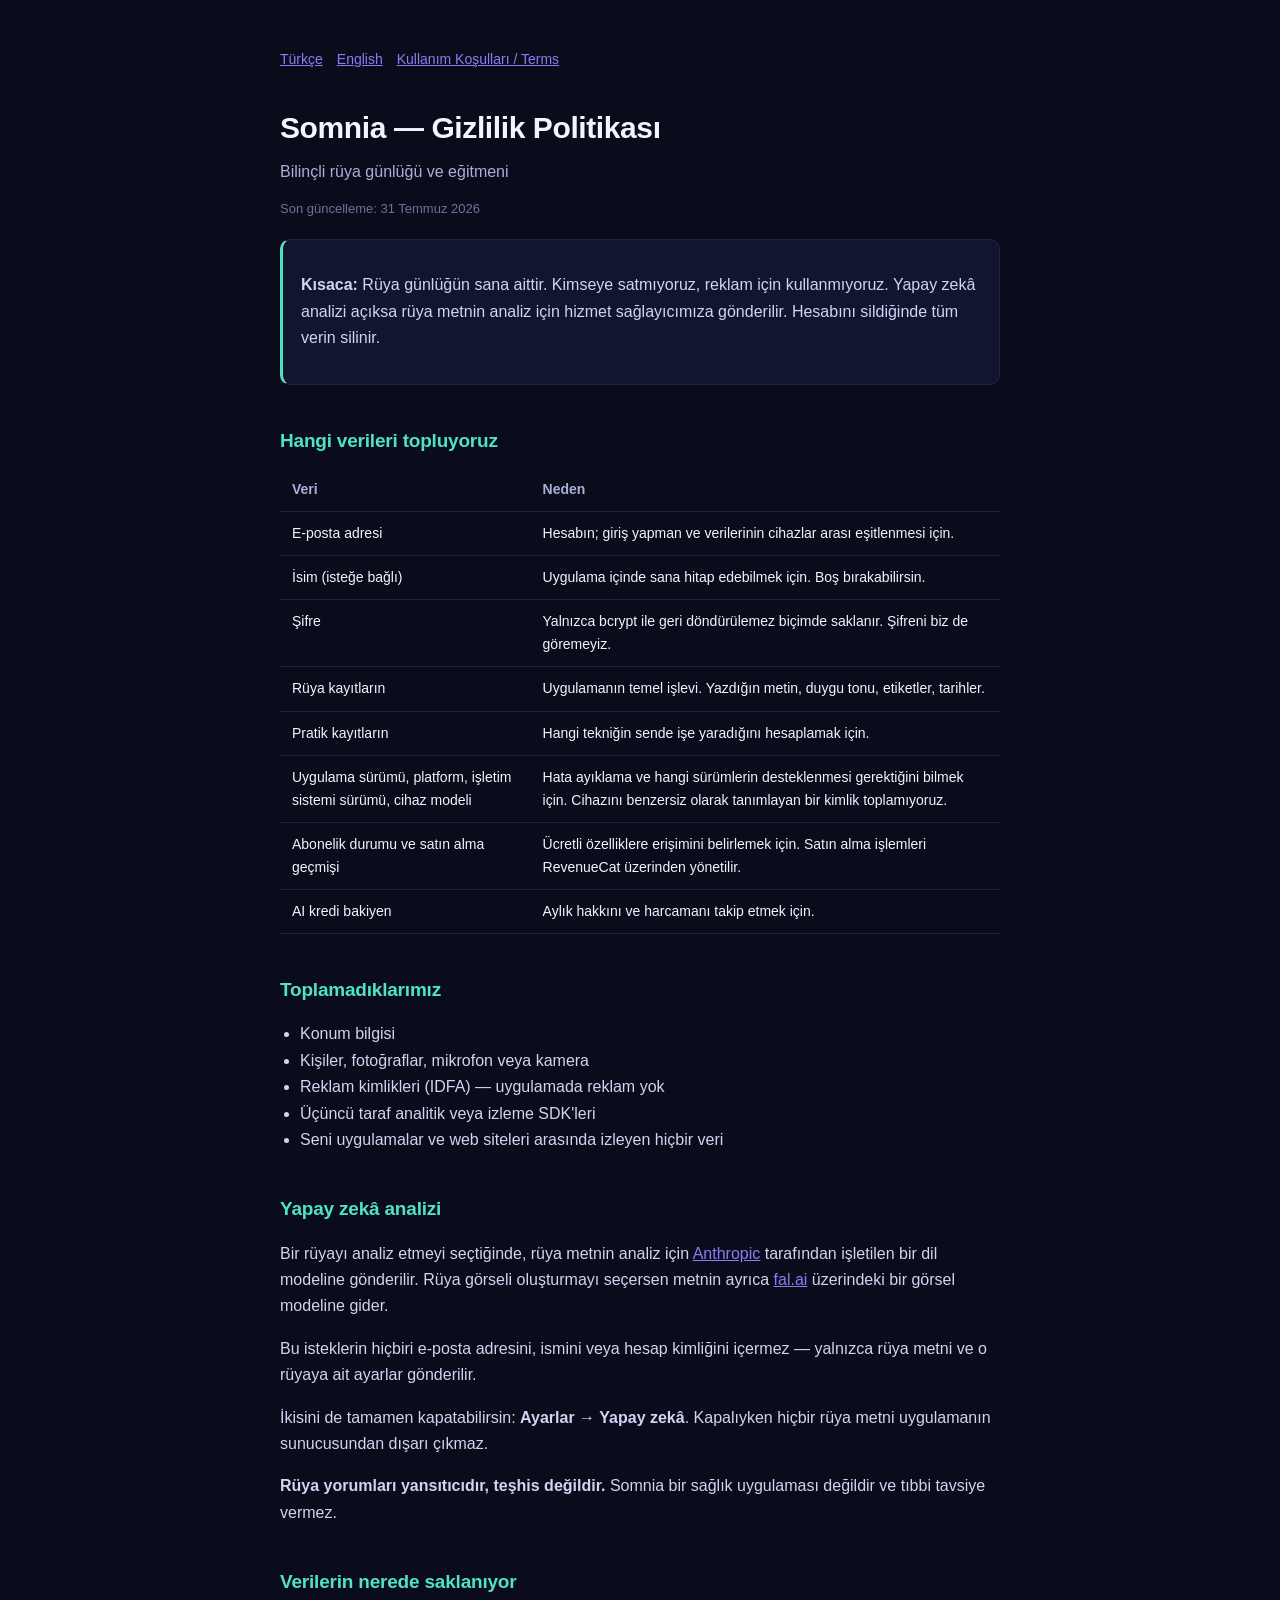
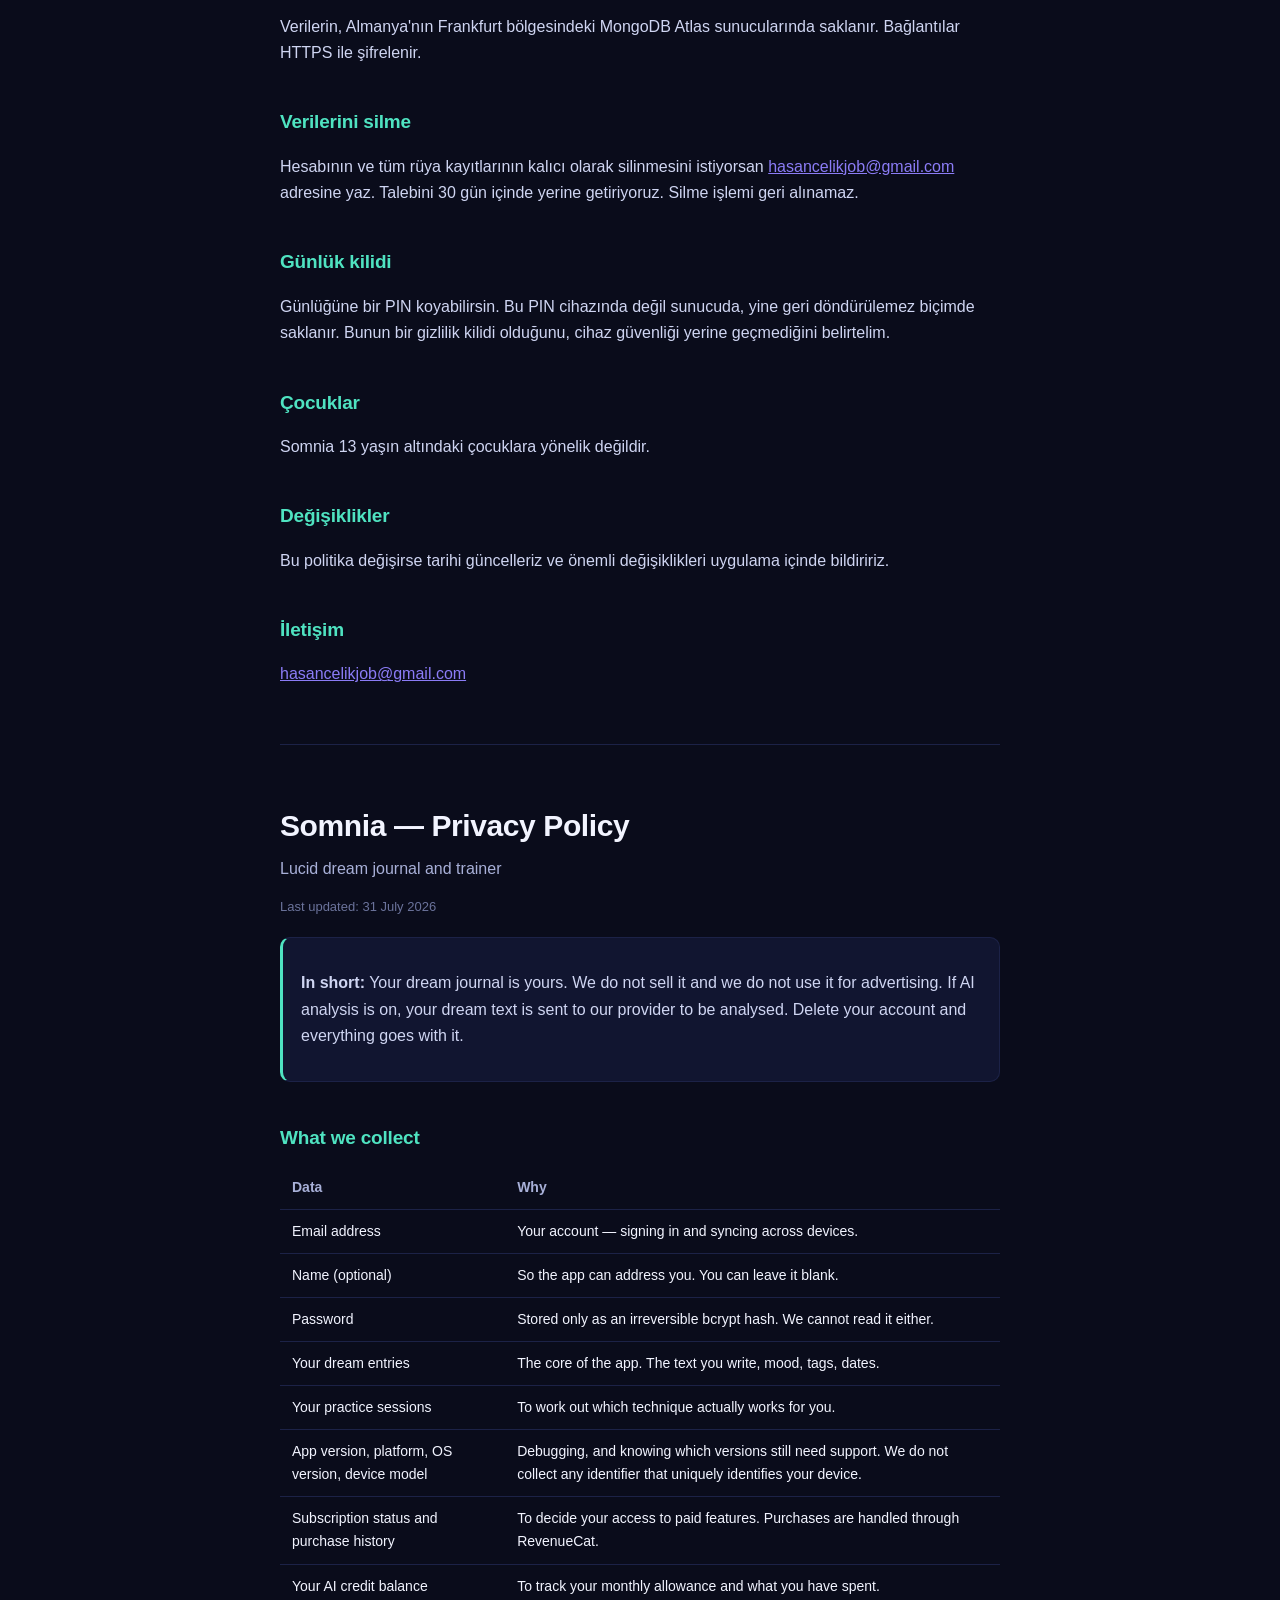
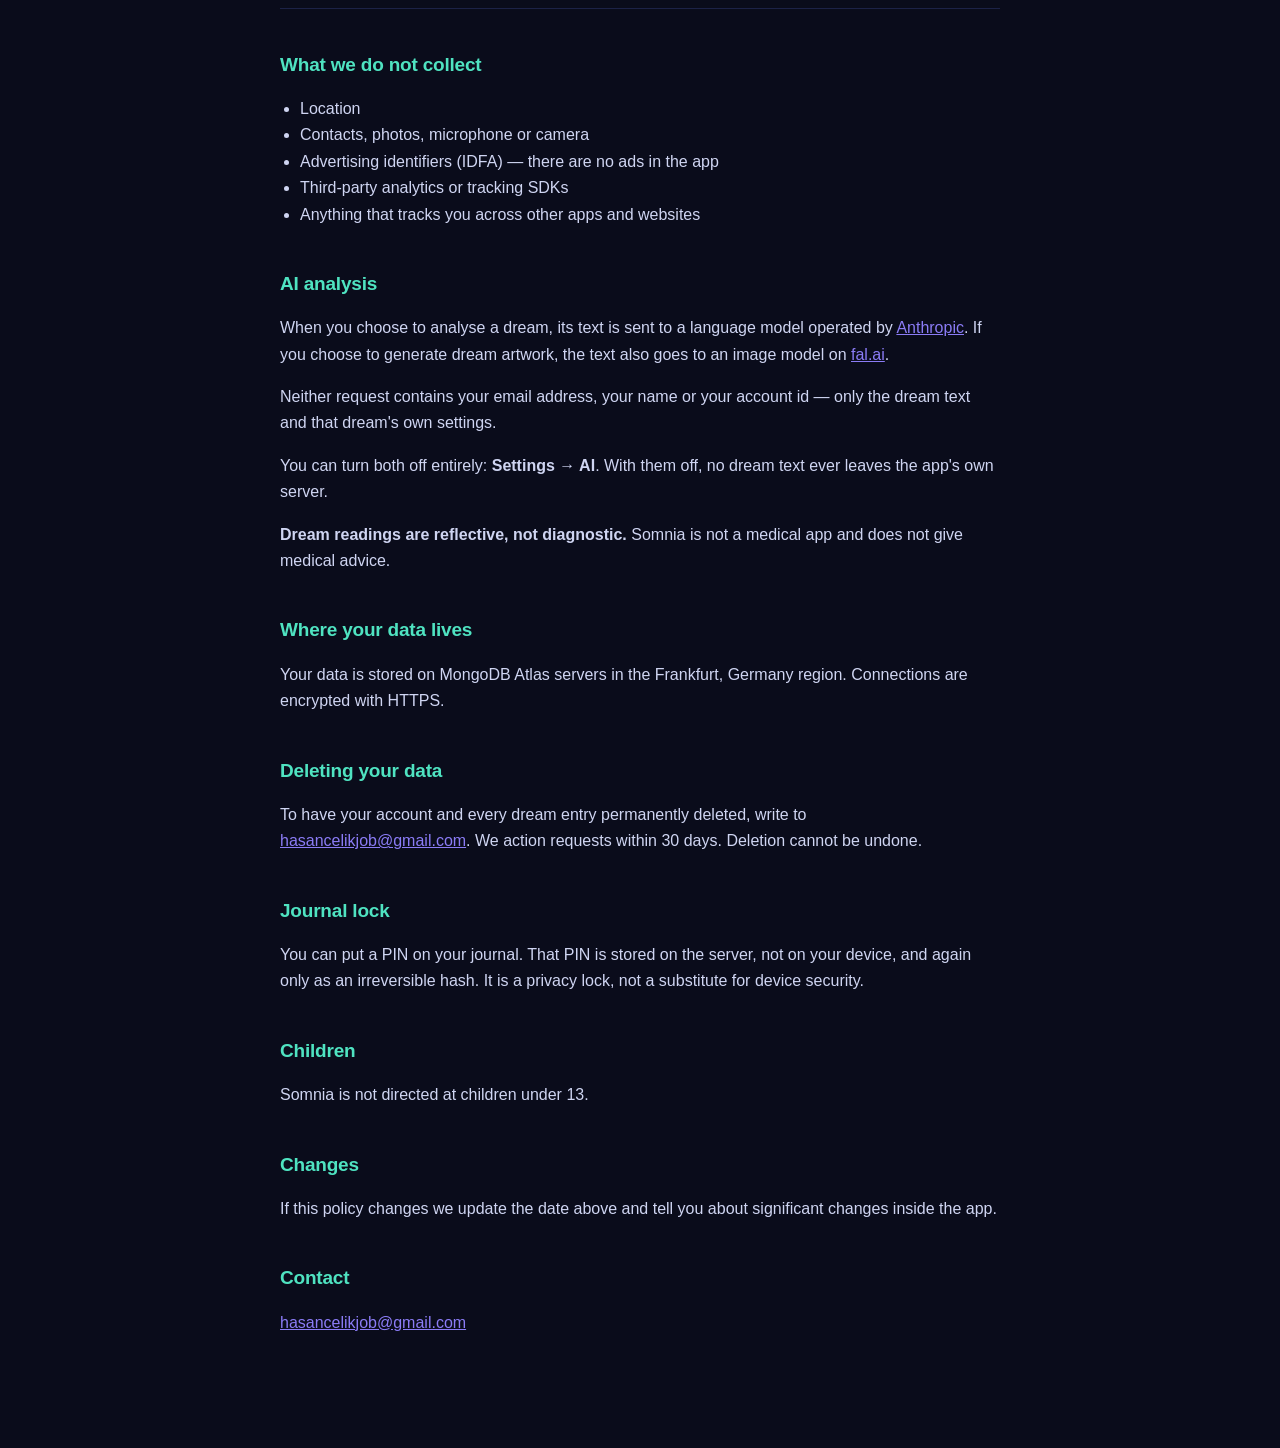
==== privacy.html @ 45b57f5d "Publish the Somnia privacy policy and terms of use Hosted here rather than on the API because that r" ====
<!doctype html>
<html lang="tr">
  <head>
    <meta charset="utf-8" />
    <meta name="viewport" content="width=device-width, initial-scale=1" />
    <title>Somnia — Gizlilik Politikası / Privacy Policy</title>
    <link rel="stylesheet" href="style.css" />
  </head>
  <body>
    <main>
      <nav class="nav">
        <a href="#tr">Türkçe</a><a href="#en">English</a><a href="terms.html">Kullanım Koşulları / Terms</a>
      </nav>

      <!-- ── Türkçe ─────────────────────────────────────────────────────── -->
      <section id="tr">
        <h1>Somnia — Gizlilik Politikası</h1>
        <p class="sub">Bilinçli rüya günlüğü ve eğitmeni</p>
        <p class="updated">Son güncelleme: 31 Temmuz 2026</p>

        <div class="callout">
          <p><b>Kısaca:</b> Rüya günlüğün sana aittir. Kimseye satmıyoruz, reklam
          için kullanmıyoruz. Yapay zekâ analizi açıksa rüya metnin analiz için
          hizmet sağlayıcımıza gönderilir. Hesabını sildiğinde tüm verin silinir.</p>
        </div>

        <h2>Hangi verileri topluyoruz</h2>
        <table>
          <tr><th>Veri</th><th>Neden</th></tr>
          <tr><td>E-posta adresi</td><td>Hesabın; giriş yapman ve verilerinin cihazlar arası eşitlenmesi için.</td></tr>
          <tr><td>İsim (isteğe bağlı)</td><td>Uygulama içinde sana hitap edebilmek için. Boş bırakabilirsin.</td></tr>
          <tr><td>Şifre</td><td>Yalnızca bcrypt ile geri döndürülemez biçimde saklanır. Şifreni biz de göremeyiz.</td></tr>
          <tr><td>Rüya kayıtların</td><td>Uygulamanın temel işlevi. Yazdığın metin, duygu tonu, etiketler, tarihler.</td></tr>
          <tr><td>Pratik kayıtların</td><td>Hangi tekniğin sende işe yaradığını hesaplamak için.</td></tr>
          <tr><td>Uygulama sürümü, platform, işletim sistemi sürümü, cihaz modeli</td><td>Hata ayıklama ve hangi sürümlerin desteklenmesi gerektiğini bilmek için. Cihazını benzersiz olarak tanımlayan bir kimlik toplamıyoruz.</td></tr>
          <tr><td>Abonelik durumu ve satın alma geçmişi</td><td>Ücretli özelliklere erişimini belirlemek için. Satın alma işlemleri RevenueCat üzerinden yönetilir.</td></tr>
          <tr><td>AI kredi bakiyen</td><td>Aylık hakkını ve harcamanı takip etmek için.</td></tr>
        </table>

        <h2>Toplamadıklarımız</h2>
        <ul>
          <li>Konum bilgisi</li>
          <li>Kişiler, fotoğraflar, mikrofon veya kamera</li>
          <li>Reklam kimlikleri (IDFA) — uygulamada reklam yok</li>
          <li>Üçüncü taraf analitik veya izleme SDK'leri</li>
          <li>Seni uygulamalar ve web siteleri arasında izleyen hiçbir veri</li>
        </ul>

        <h2>Yapay zekâ analizi</h2>
        <p>
          Bir rüyayı analiz etmeyi seçtiğinde, rüya metnin analiz için
          <a href="https://www.anthropic.com/privacy" rel="noopener">Anthropic</a>
          tarafından işletilen bir dil modeline gönderilir. Rüya görseli
          oluşturmayı seçersen metnin ayrıca
          <a href="https://fal.ai/privacy" rel="noopener">fal.ai</a> üzerindeki
          bir görsel modeline gider.
        </p>
        <p>
          Bu isteklerin hiçbiri e-posta adresini, ismini veya hesap kimliğini
          içermez — yalnızca rüya metni ve o rüyaya ait ayarlar gönderilir.
        </p>
        <p>
          İkisini de tamamen kapatabilirsin: <b>Ayarlar → Yapay zekâ</b>. Kapalıyken
          hiçbir rüya metni uygulamanın sunucusundan dışarı çıkmaz.
        </p>
        <p>
          <b>Rüya yorumları yansıtıcıdır, teşhis değildir.</b> Somnia bir sağlık
          uygulaması değildir ve tıbbi tavsiye vermez.
        </p>

        <h2>Verilerin nerede saklanıyor</h2>
        <p>
          Verilerin, Almanya'nın Frankfurt bölgesindeki MongoDB Atlas sunucularında
          saklanır. Bağlantılar HTTPS ile şifrelenir.
        </p>

        <h2>Verilerini silme</h2>
        <p>
          Hesabının ve tüm rüya kayıtlarının kalıcı olarak silinmesini istiyorsan
          <a href="mailto:hasancelikjob@gmail.com">hasancelikjob@gmail.com</a>
          adresine yaz. Talebini 30 gün içinde yerine getiriyoruz. Silme işlemi
          geri alınamaz.
        </p>

        <h2>Günlük kilidi</h2>
        <p>
          Günlüğüne bir PIN koyabilirsin. Bu PIN cihazında değil sunucuda, yine
          geri döndürülemez biçimde saklanır. Bunun bir gizlilik kilidi olduğunu,
          cihaz güvenliği yerine geçmediğini belirtelim.
        </p>

        <h2>Çocuklar</h2>
        <p>Somnia 13 yaşın altındaki çocuklara yönelik değildir.</p>

        <h2>Değişiklikler</h2>
        <p>
          Bu politika değişirse tarihi güncelleriz ve önemli değişiklikleri
          uygulama içinde bildiririz.
        </p>

        <h2>İletişim</h2>
        <p><a href="mailto:hasancelikjob@gmail.com">hasancelikjob@gmail.com</a></p>
      </section>

      <hr />

      <!-- ── English ────────────────────────────────────────────────────── -->
      <section id="en" lang="en">
        <h1>Somnia — Privacy Policy</h1>
        <p class="sub">Lucid dream journal and trainer</p>
        <p class="updated">Last updated: 31 July 2026</p>

        <div class="callout">
          <p><b>In short:</b> Your dream journal is yours. We do not sell it and we
          do not use it for advertising. If AI analysis is on, your dream text is
          sent to our provider to be analysed. Delete your account and everything
          goes with it.</p>
        </div>

        <h2>What we collect</h2>
        <table>
          <tr><th>Data</th><th>Why</th></tr>
          <tr><td>Email address</td><td>Your account — signing in and syncing across devices.</td></tr>
          <tr><td>Name (optional)</td><td>So the app can address you. You can leave it blank.</td></tr>
          <tr><td>Password</td><td>Stored only as an irreversible bcrypt hash. We cannot read it either.</td></tr>
          <tr><td>Your dream entries</td><td>The core of the app. The text you write, mood, tags, dates.</td></tr>
          <tr><td>Your practice sessions</td><td>To work out which technique actually works for you.</td></tr>
          <tr><td>App version, platform, OS version, device model</td><td>Debugging, and knowing which versions still need support. We do not collect any identifier that uniquely identifies your device.</td></tr>
          <tr><td>Subscription status and purchase history</td><td>To decide your access to paid features. Purchases are handled through RevenueCat.</td></tr>
          <tr><td>Your AI credit balance</td><td>To track your monthly allowance and what you have spent.</td></tr>
        </table>

        <h2>What we do not collect</h2>
        <ul>
          <li>Location</li>
          <li>Contacts, photos, microphone or camera</li>
          <li>Advertising identifiers (IDFA) — there are no ads in the app</li>
          <li>Third-party analytics or tracking SDKs</li>
          <li>Anything that tracks you across other apps and websites</li>
        </ul>

        <h2>AI analysis</h2>
        <p>
          When you choose to analyse a dream, its text is sent to a language model
          operated by <a href="https://www.anthropic.com/privacy" rel="noopener">Anthropic</a>.
          If you choose to generate dream artwork, the text also goes to an image
          model on <a href="https://fal.ai/privacy" rel="noopener">fal.ai</a>.
        </p>
        <p>
          Neither request contains your email address, your name or your account
          id — only the dream text and that dream's own settings.
        </p>
        <p>
          You can turn both off entirely: <b>Settings → AI</b>. With them off, no
          dream text ever leaves the app's own server.
        </p>
        <p>
          <b>Dream readings are reflective, not diagnostic.</b> Somnia is not a
          medical app and does not give medical advice.
        </p>

        <h2>Where your data lives</h2>
        <p>
          Your data is stored on MongoDB Atlas servers in the Frankfurt, Germany
          region. Connections are encrypted with HTTPS.
        </p>

        <h2>Deleting your data</h2>
        <p>
          To have your account and every dream entry permanently deleted, write to
          <a href="mailto:hasancelikjob@gmail.com">hasancelikjob@gmail.com</a>. We
          action requests within 30 days. Deletion cannot be undone.
        </p>

        <h2>Journal lock</h2>
        <p>
          You can put a PIN on your journal. That PIN is stored on the server, not
          on your device, and again only as an irreversible hash. It is a privacy
          lock, not a substitute for device security.
        </p>

        <h2>Children</h2>
        <p>Somnia is not directed at children under 13.</p>

        <h2>Changes</h2>
        <p>
          If this policy changes we update the date above and tell you about
          significant changes inside the app.
        </p>

        <h2>Contact</h2>
        <p><a href="mailto:hasancelikjob@gmail.com">hasancelikjob@gmail.com</a></p>
      </section>
    </main>
  </body>
</html>
---- style.css ----
/*
 * Shared styling for the public legal pages.
 *
 * Kept as one stylesheet rather than inlined per page so the two documents
 * cannot drift apart visually, and so a reviewer opening either one recognises
 * it as the same product.
 */
:root {
  --night: #0a0c1b;
  --surface: #111530;
  --border: #1c2247;
  --text: #f2f4ff;
  --muted: #a8b0d8;
  --teal: #4fe3c1;
  --violet: #8b7cf6;
}
* { box-sizing: border-box; }
body {
  margin: 0;
  background: var(--night);
  color: var(--text);
  font: 16px/1.65 -apple-system, BlinkMacSystemFont, "Segoe UI", Roboto, sans-serif;
  padding: 48px 20px 96px;
}
main { max-width: 720px; margin: 0 auto; }
h1 { font-size: 30px; letter-spacing: -0.4px; margin: 0 0 6px; }
h2 { font-size: 19px; margin: 40px 0 12px; color: var(--teal); letter-spacing: -0.2px; }
h3 { font-size: 16px; margin: 24px 0 8px; color: var(--text); }
.sub { color: var(--muted); margin: 0 0 8px; }
.updated { color: #6b739b; font-size: 13px; }
p, li { color: #cfd5f2; }
a { color: var(--violet); }
ul { padding-left: 20px; }
hr { border: 0; border-top: 1px solid var(--border); margin: 56px 0; }
table { width: 100%; border-collapse: collapse; margin-top: 12px; }
th, td {
  text-align: left;
  padding: 10px 12px;
  border-bottom: 1px solid var(--border);
  font-size: 14px;
  vertical-align: top;
}
th { color: var(--muted); font-weight: 600; }
.nav { margin-bottom: 32px; font-size: 14px; }
.nav a { margin-right: 14px; }
.callout {
  background: var(--surface);
  border: 1px solid var(--border);
  border-left: 3px solid var(--teal);
  border-radius: 10px;
  padding: 16px 18px;
  margin: 20px 0;
}
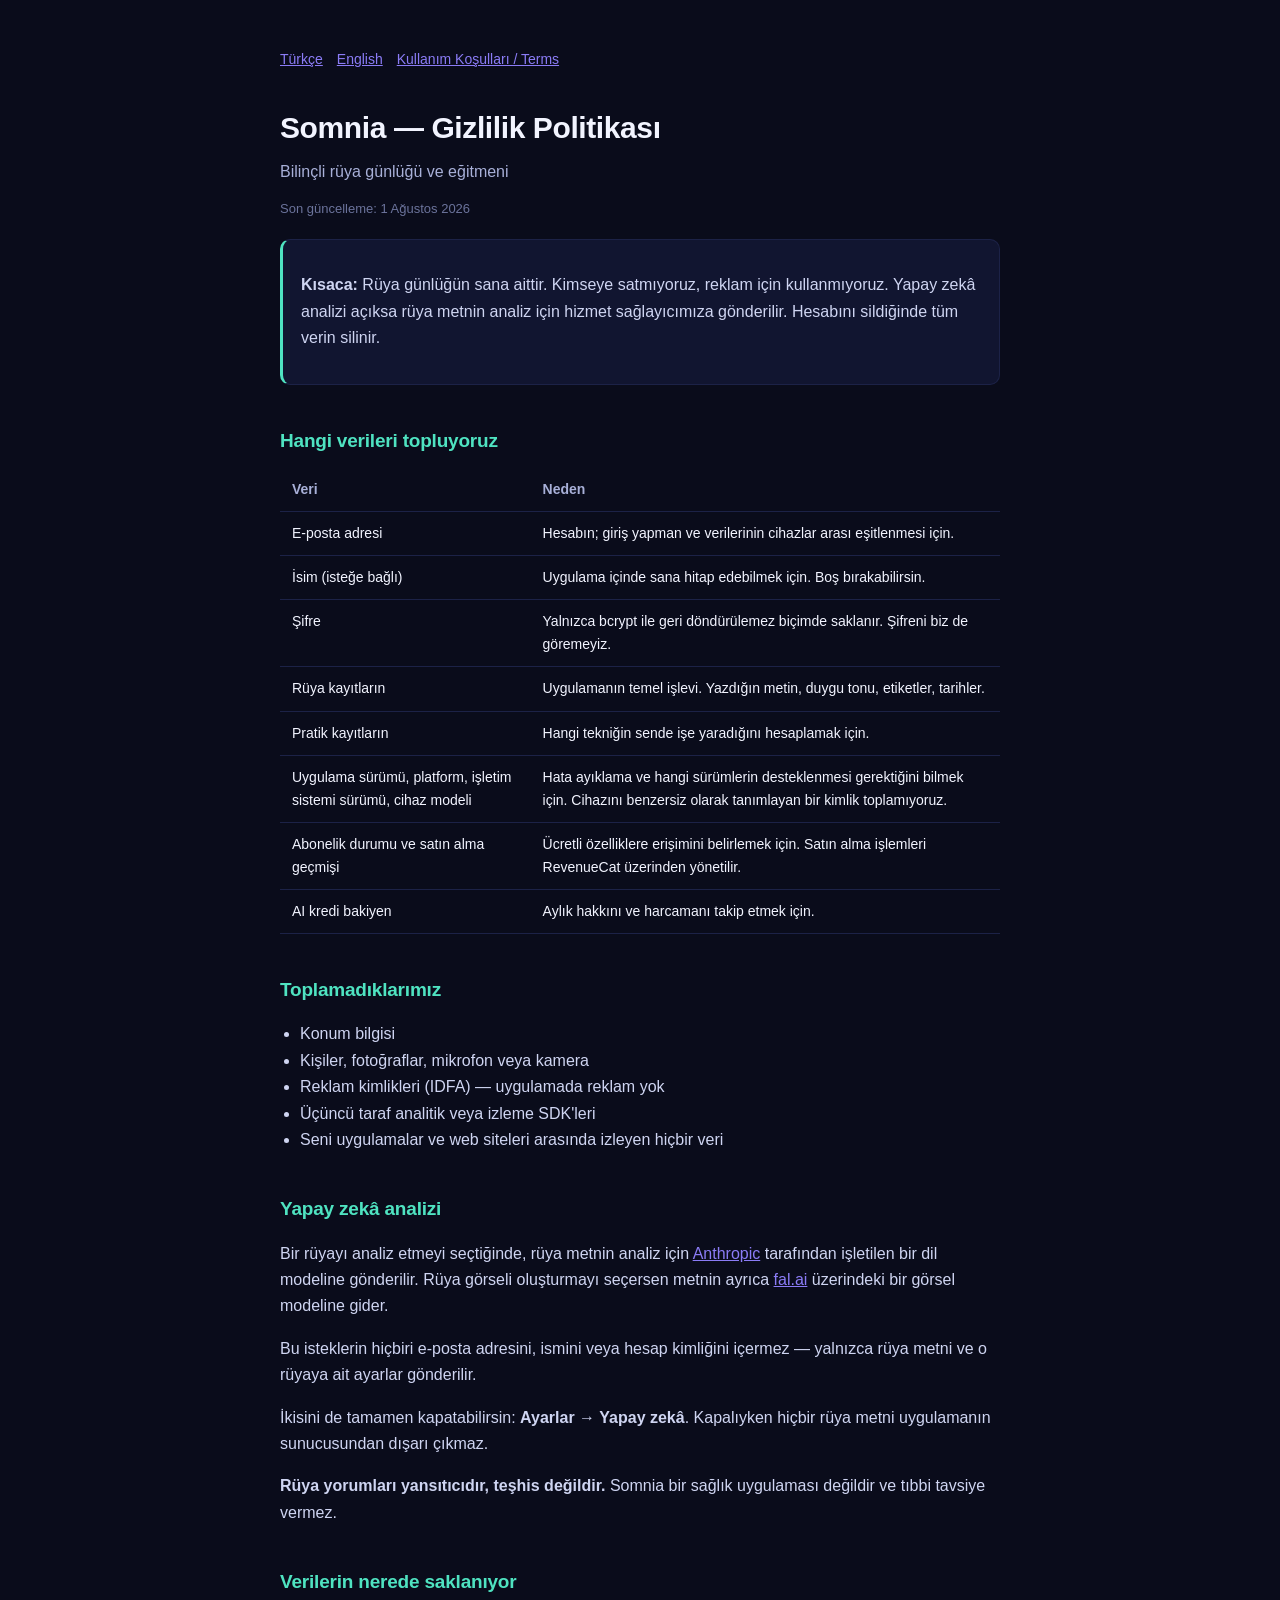
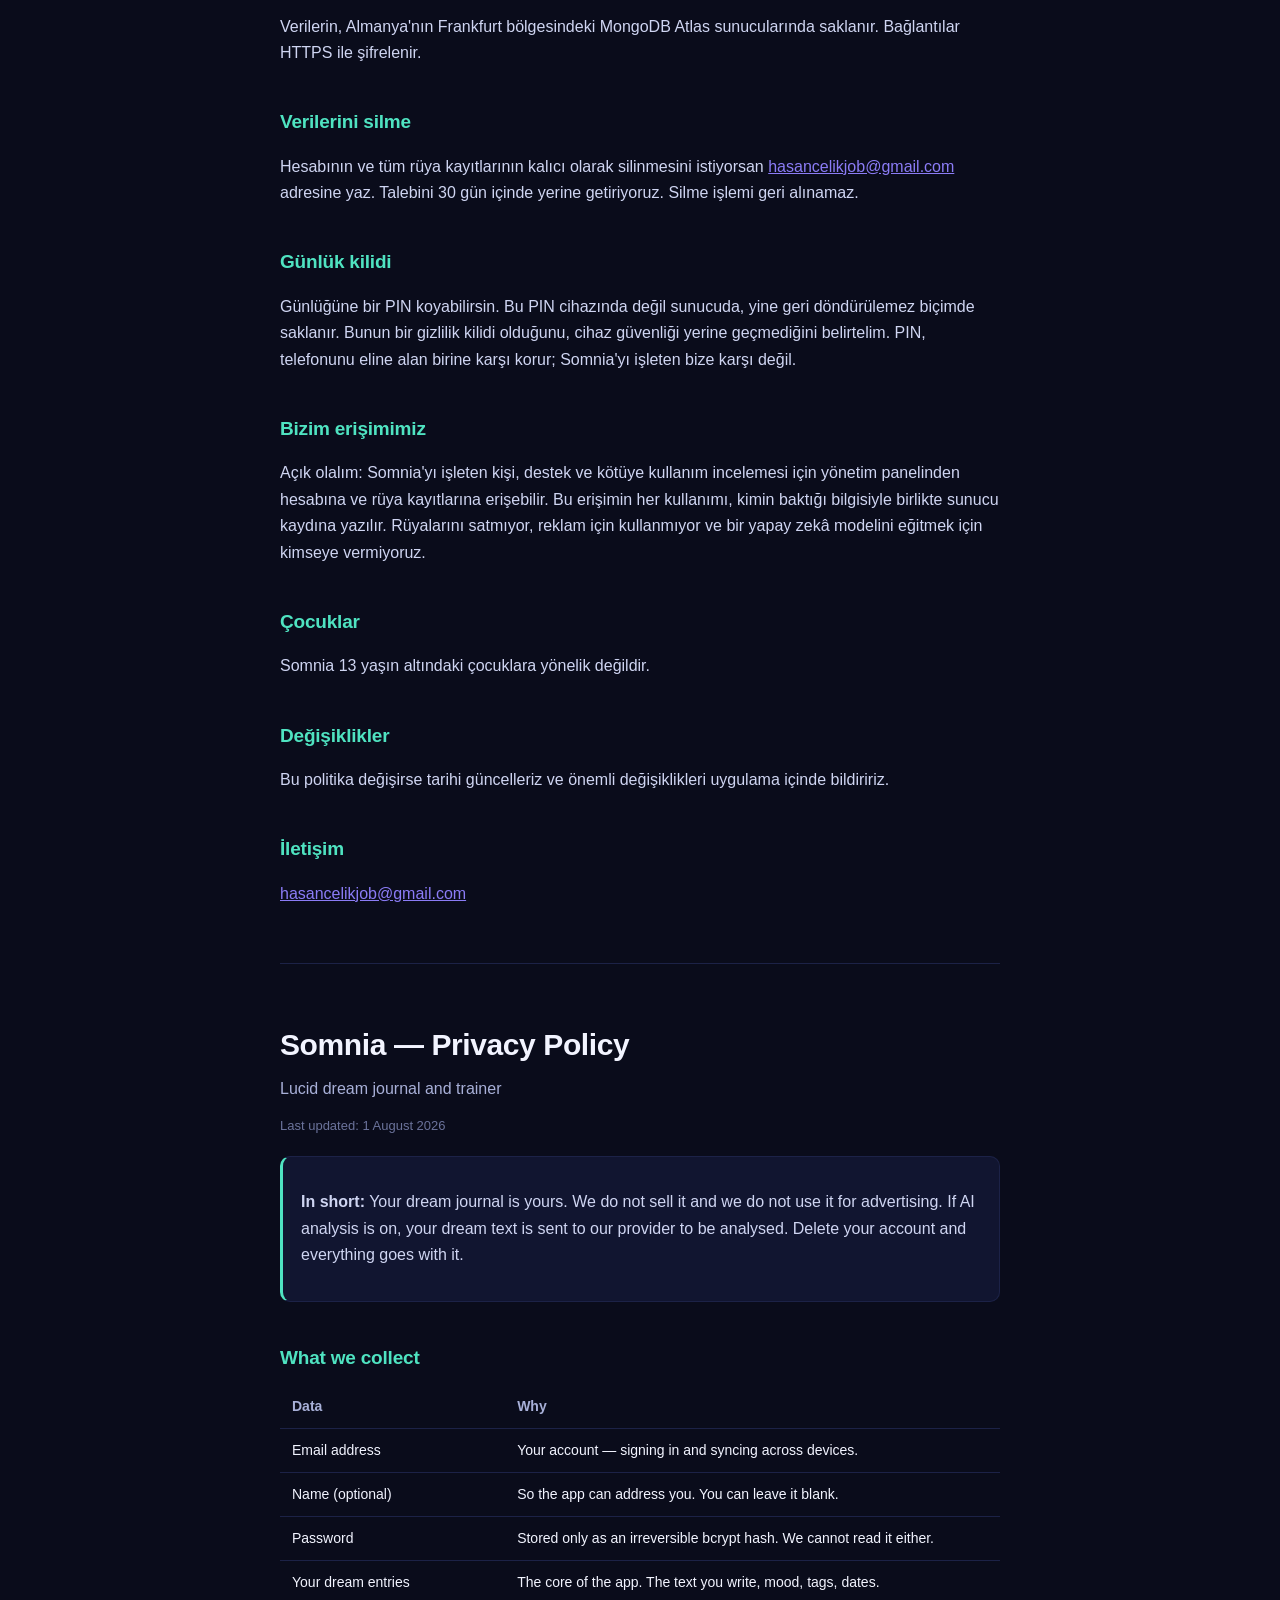
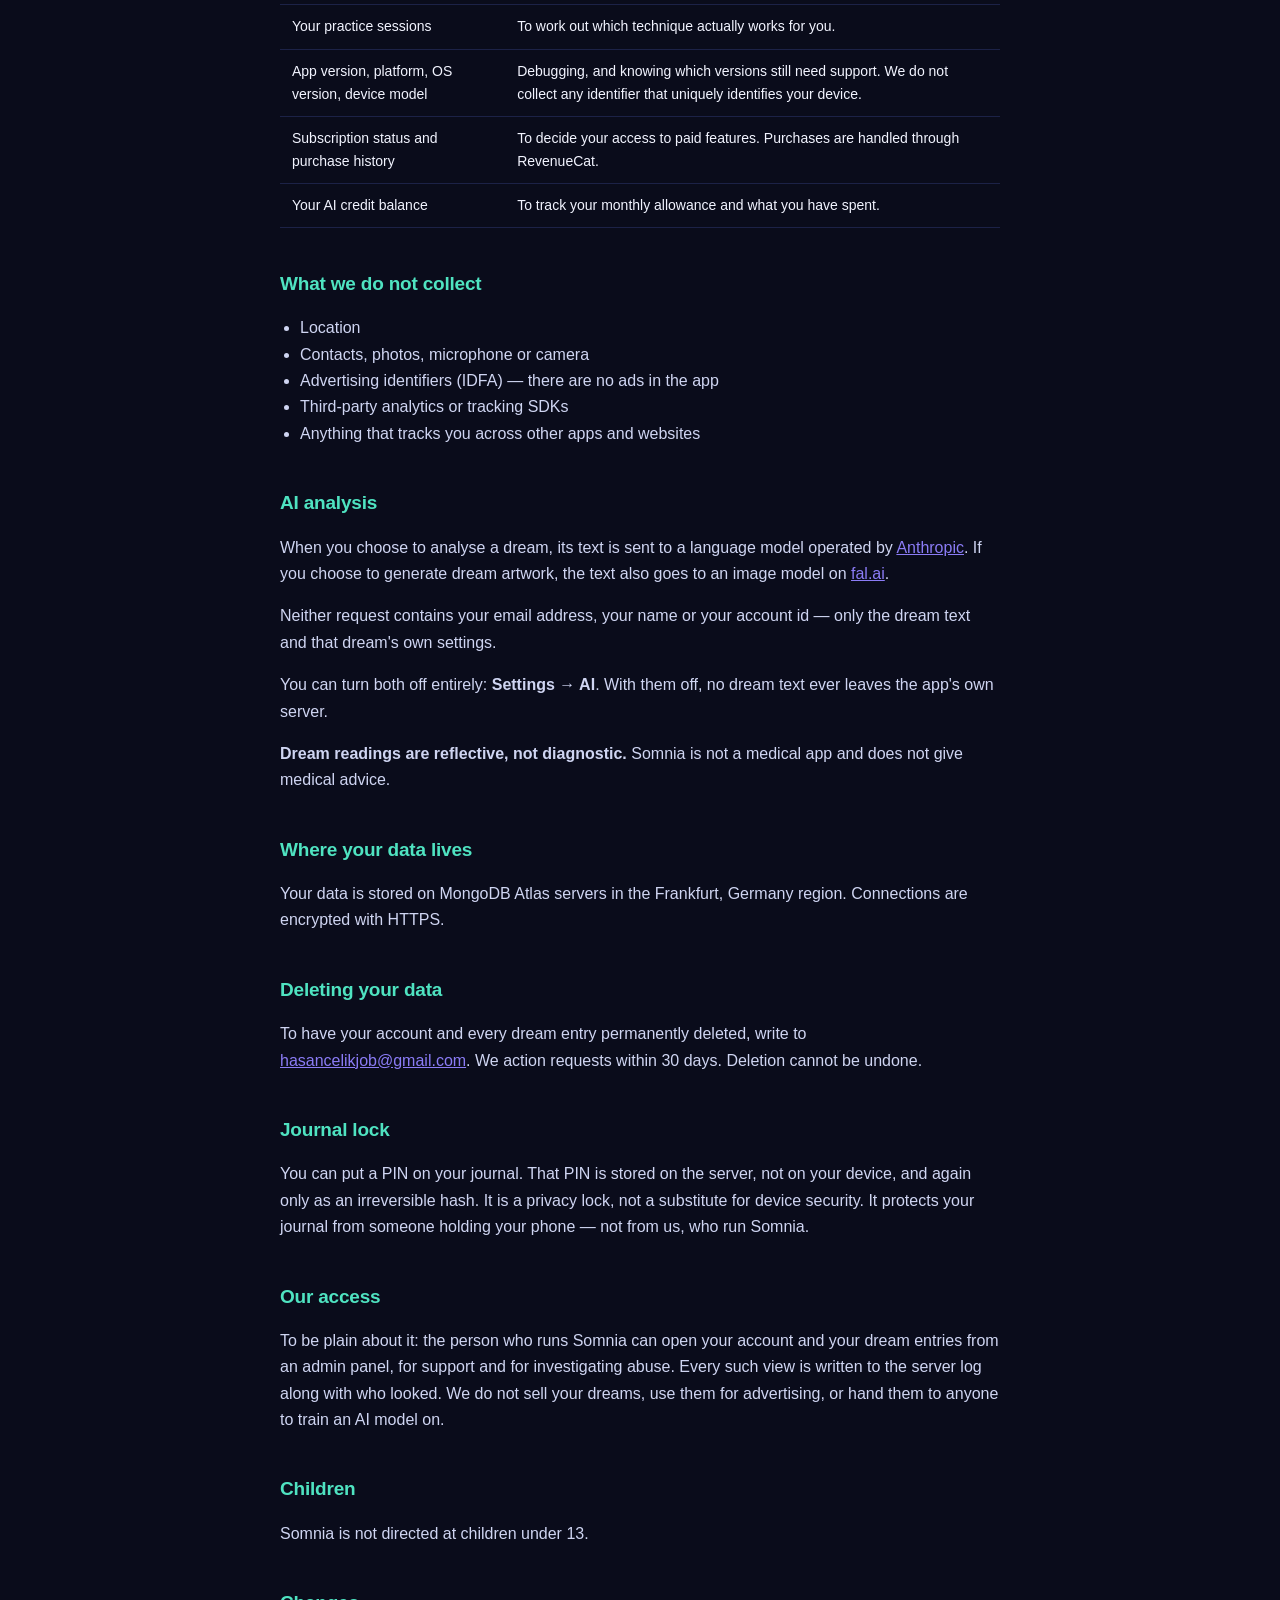
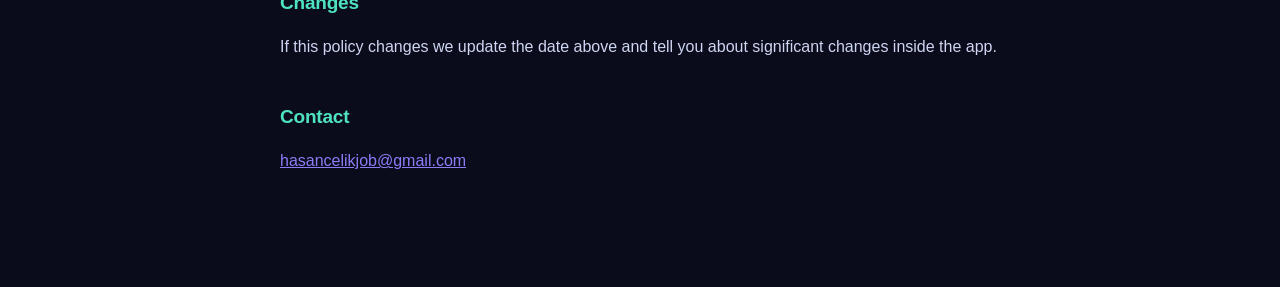
==== commit 3f23f1c9: "Say plainly that the operator can read dream journals The admin panel now shows dream text, so the p" ====
--- a/privacy.html
+++ b/privacy.html
@@ -16,7 +16,7 @@
       <section id="tr">
         <h1>Somnia — Gizlilik Politikası</h1>
         <p class="sub">Bilinçli rüya günlüğü ve eğitmeni</p>
-        <p class="updated">Son güncelleme: 31 Temmuz 2026</p>
+        <p class="updated">Son güncelleme: 1 Ağustos 2026</p>
 
         <div class="callout">
           <p><b>Kısaca:</b> Rüya günlüğün sana aittir. Kimseye satmıyoruz, reklam
@@ -86,7 +86,17 @@
         <p>
           Günlüğüne bir PIN koyabilirsin. Bu PIN cihazında değil sunucuda, yine
           geri döndürülemez biçimde saklanır. Bunun bir gizlilik kilidi olduğunu,
-          cihaz güvenliği yerine geçmediğini belirtelim.
+          cihaz güvenliği yerine geçmediğini belirtelim. PIN, telefonunu eline
+          alan birine karşı korur; Somnia'yı işleten bize karşı değil.
+        </p>
+
+        <h2>Bizim erişimimiz</h2>
+        <p>
+          Açık olalım: Somnia'yı işleten kişi, destek ve kötüye kullanım
+          incelemesi için yönetim panelinden hesabına ve rüya kayıtlarına
+          erişebilir. Bu erişimin her kullanımı, kimin baktığı bilgisiyle
+          birlikte sunucu kaydına yazılır. Rüyalarını satmıyor, reklam için
+          kullanmıyor ve bir yapay zekâ modelini eğitmek için kimseye vermiyoruz.
         </p>
 
         <h2>Çocuklar</h2>
@@ -108,7 +118,7 @@
       <section id="en" lang="en">
         <h1>Somnia — Privacy Policy</h1>
         <p class="sub">Lucid dream journal and trainer</p>
-        <p class="updated">Last updated: 31 July 2026</p>
+        <p class="updated">Last updated: 1 August 2026</p>
 
         <div class="callout">
           <p><b>In short:</b> Your dream journal is yours. We do not sell it and we
@@ -176,7 +186,17 @@
         <p>
           You can put a PIN on your journal. That PIN is stored on the server, not
           on your device, and again only as an irreversible hash. It is a privacy
-          lock, not a substitute for device security.
+          lock, not a substitute for device security. It protects your journal
+          from someone holding your phone — not from us, who run Somnia.
+        </p>
+
+        <h2>Our access</h2>
+        <p>
+          To be plain about it: the person who runs Somnia can open your account
+          and your dream entries from an admin panel, for support and for
+          investigating abuse. Every such view is written to the server log
+          along with who looked. We do not sell your dreams, use them for
+          advertising, or hand them to anyone to train an AI model on.
         </p>
 
         <h2>Children</h2>
